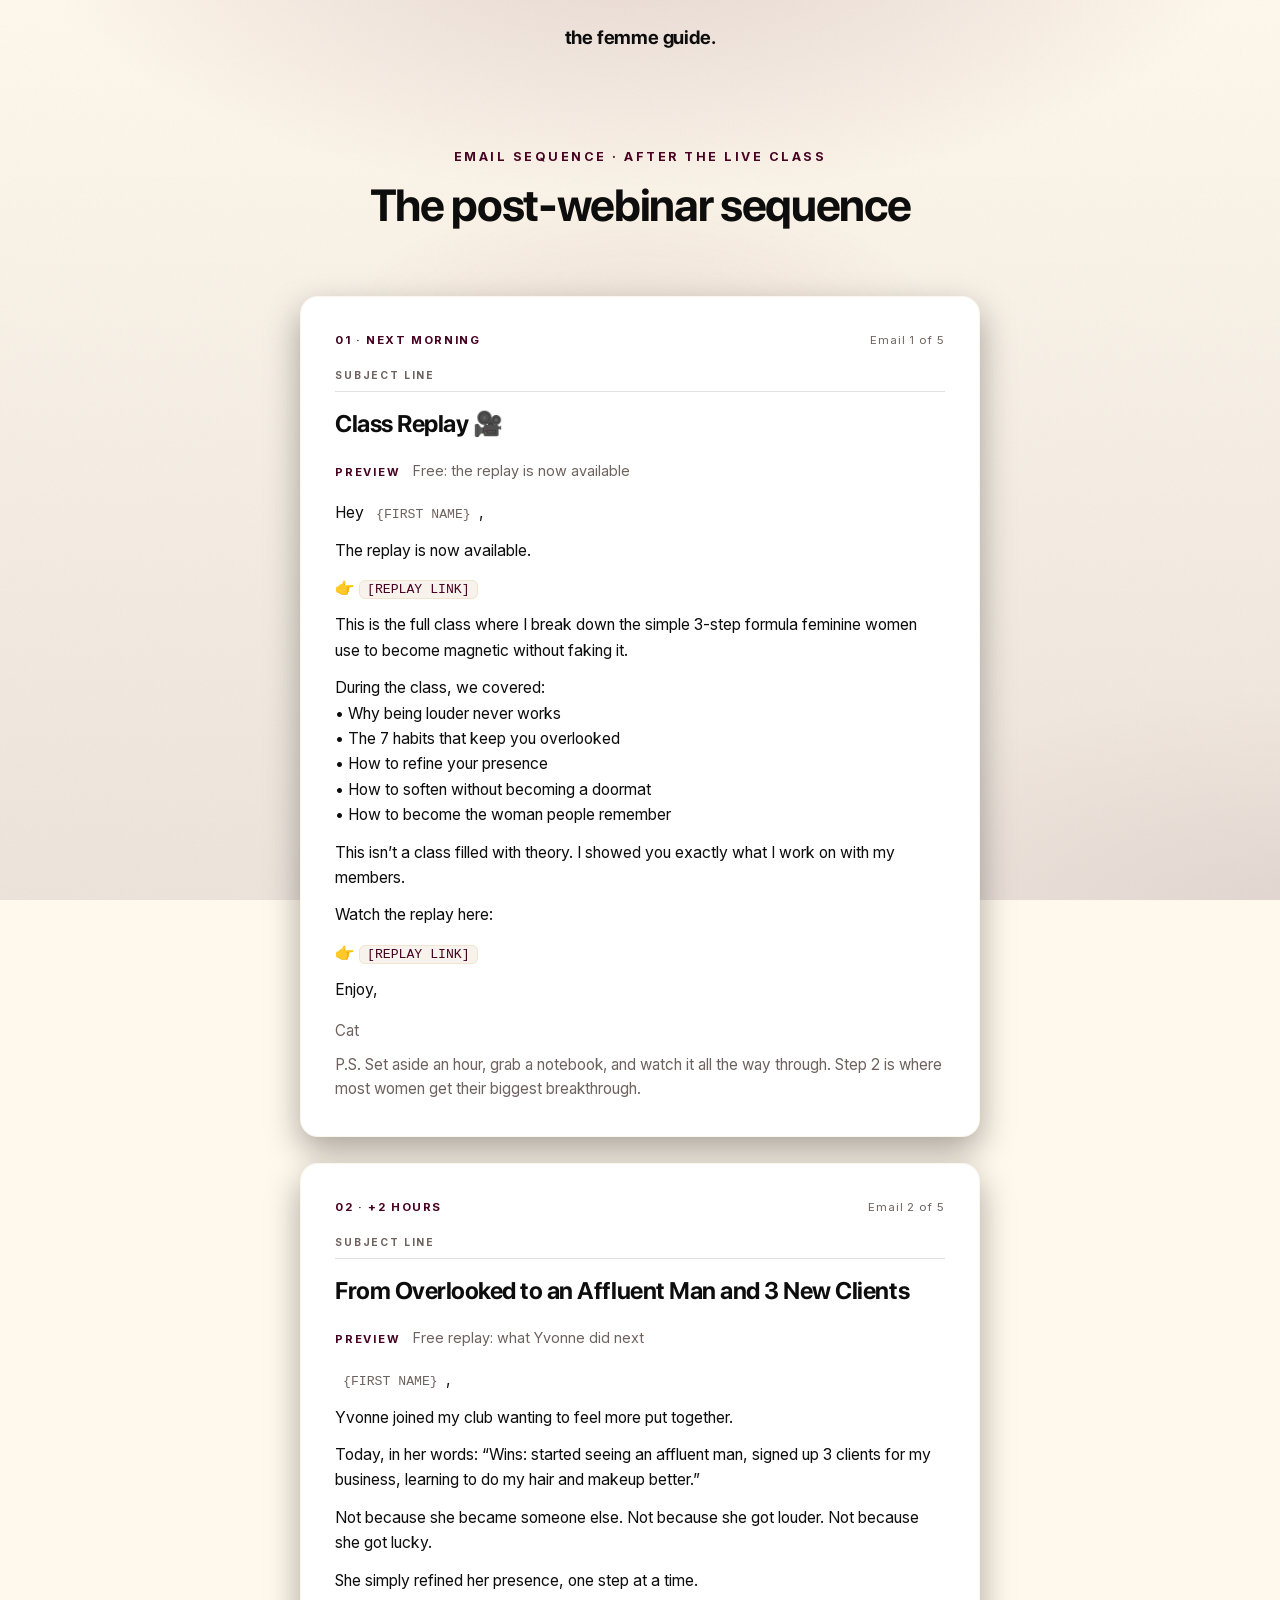
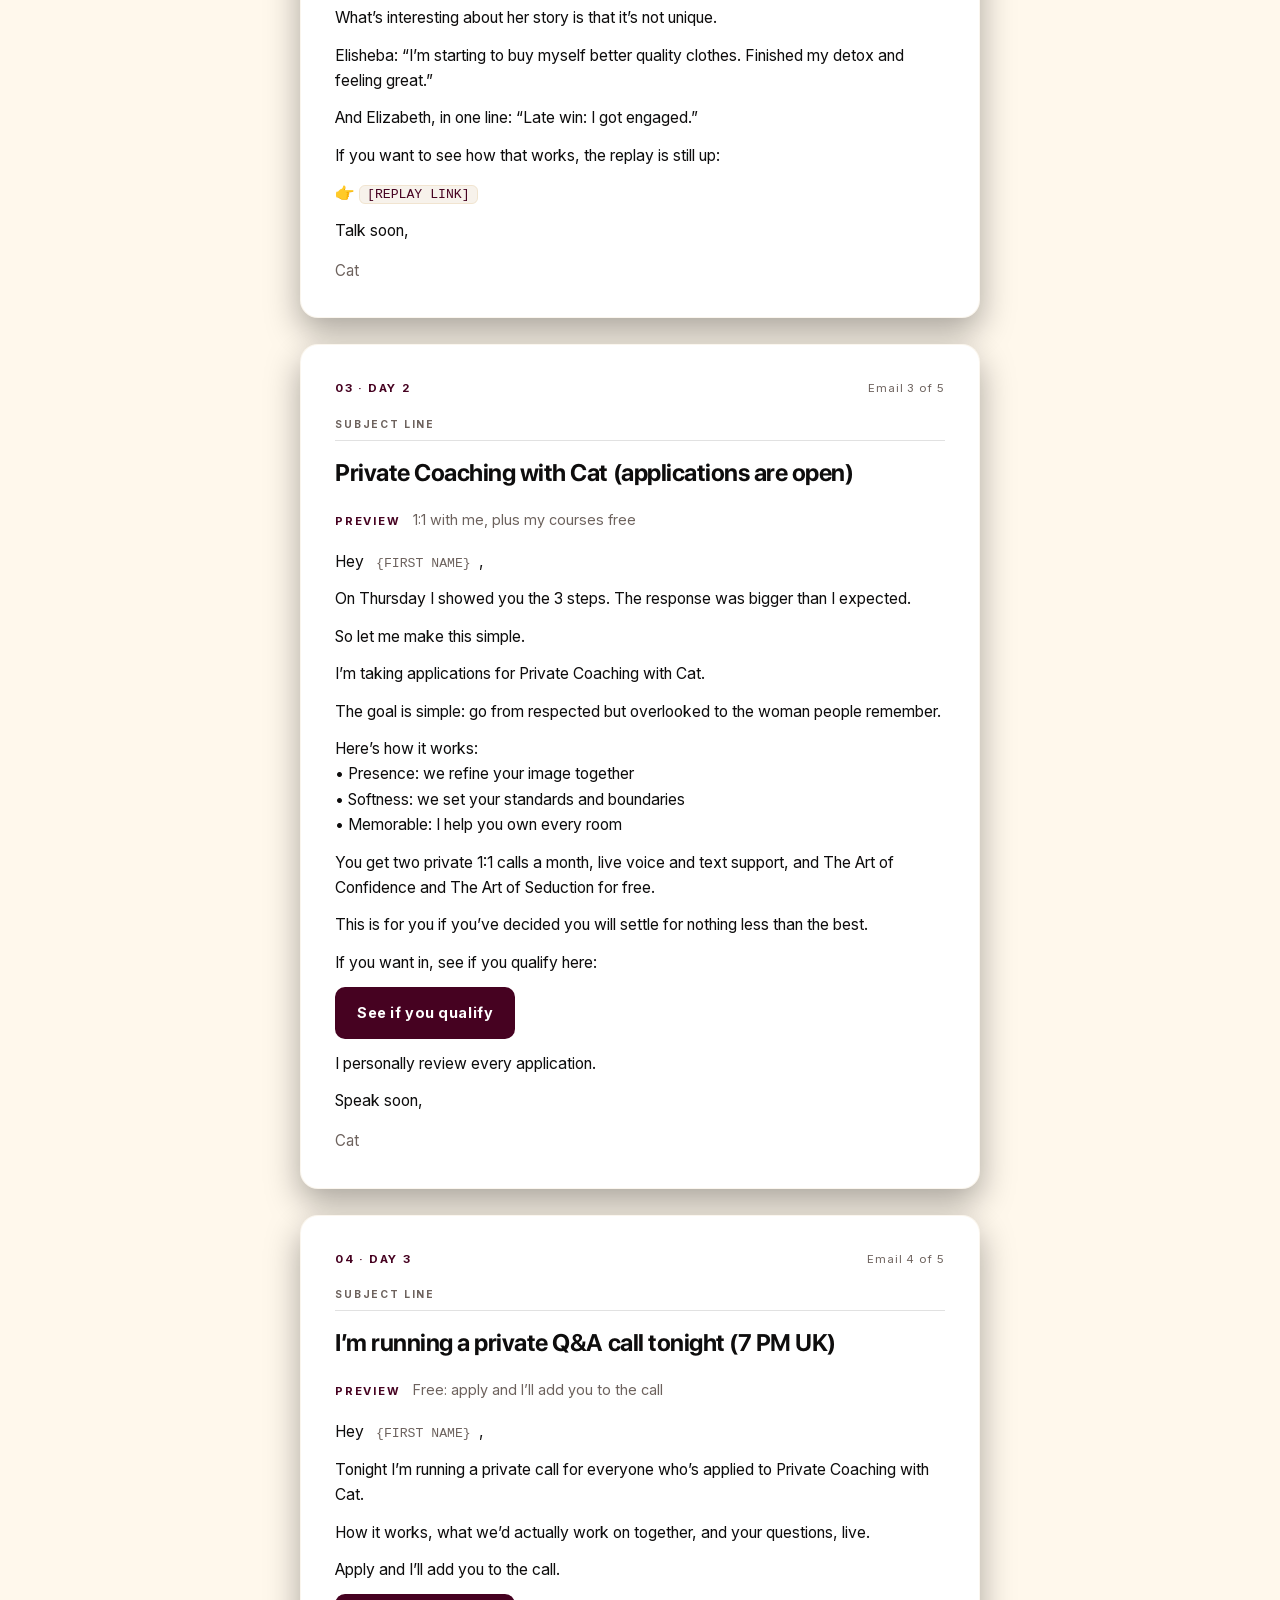
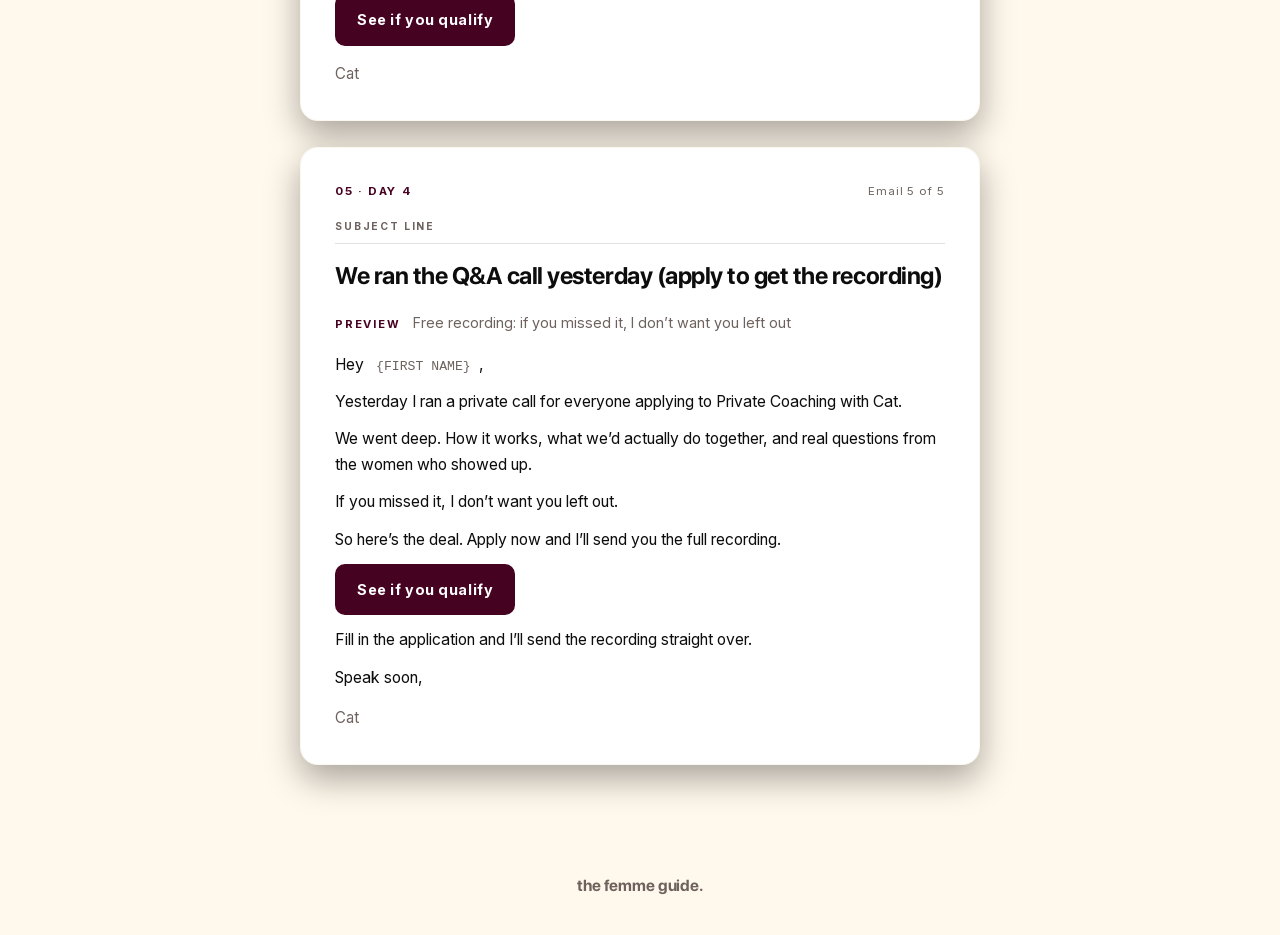
==== post-webinar/index.html @ 621486b4 "Cat Shanu webinar funnel pitch Co-Authored-By: Claude Opus 5.5 <noreply@anthropic.com>" ====
<!doctype html>
<html lang="en">
<head>
  <meta charset="utf-8" />
  <meta name="viewport" content="width=device-width, initial-scale=1" />
  <title>Post-webinar emails · Cat Shanu</title>
  <meta name="robots" content="noindex" />
  <script>document.documentElement.className += " js";</script>
  <link rel="icon" href="../assets/img/favicon.png" type="image/png" />
  <link rel="apple-touch-icon" href="../assets/img/apple-touch-icon.png" />
  <link rel="stylesheet" href="../assets/vendor/lenis.css" />
  <link rel="stylesheet" href="../assets/vsl.css" />
  <link rel="stylesheet" href="../assets/emails.css" />
  <link rel="stylesheet" href="../assets/brand.css" />
<script data-topfix>try{if("scrollRestoration" in history)history.scrollRestoration="manual"}catch(e){}addEventListener("load",function(){if(!location.hash){scrollTo(0,0);setTimeout(function(){scrollTo(0,0)},50)}});</script>
</head>
<body>
  <header class="brandbar"><div class="brand"><span class="brand__word">the femme guide.</span></div></header>
  <main class="page">
    <section class="seq">
      <div class="seq__glow" aria-hidden="true"></div>
      <div class="container">
        <header class="seq__intro">
          <p class="seq__eyebrow reveal">Email sequence · After the live class</p>
          <h1 class="seq__title reveal" style="--i:1">The post-webinar sequence</h1>
        </header>
        <div class="seq__list">
          <article class="email reveal">
            <div class="email__head"><span class="email__tag">01 · Next morning</span><span class="email__count">Email 1 of 5</span></div>
            <span class="email__sl-label">Subject line</span>
            <h2 class="email__subject">Class Replay &#127909;</h2>
            <p class="email__pv"><b>Preview</b> Free: the replay is now available</p>
            <div class="email__body"><p>Hey <span class="tok-merge">{FIRST NAME}</span>,</p><p>The replay is now available.</p><p>&#128073; <span class="tok-link">[REPLAY LINK]</span></p><p>This is the full class where I break down the simple 3-step formula feminine women use to become magnetic without faking it.</p><p>During the class, we covered:<br>&bull; Why being louder never works<br>&bull; The 7 habits that keep you overlooked<br>&bull; How to refine your presence<br>&bull; How to soften without becoming a doormat<br>&bull; How to become the woman people remember</p><p>This isn&rsquo;t a class filled with theory. I showed you exactly what I work on with my members.</p><p>Watch the replay here:</p><p>&#128073; <span class="tok-link">[REPLAY LINK]</span></p><p>Enjoy,</p></div>
            <p class="email__sign">Cat</p><p class="ps">P.S. Set aside an hour, grab a notebook, and watch it all the way through. Step 2 is where most women get their biggest breakthrough.</p>
          </article>
          <article class="email reveal">
            <div class="email__head"><span class="email__tag">02 · +2 hours</span><span class="email__count">Email 2 of 5</span></div>
            <span class="email__sl-label">Subject line</span>
            <h2 class="email__subject">From Overlooked to an Affluent Man and 3 New Clients</h2>
            <p class="email__pv"><b>Preview</b> Free replay: what Yvonne did next</p>
            <div class="email__body"><p><span class="tok-merge">{FIRST NAME}</span>,</p><p>Yvonne joined my club wanting to feel more put together.</p><p>Today, in her words: &ldquo;Wins: started seeing an affluent man, signed up 3 clients for my business, learning to do my hair and makeup better.&rdquo;</p><p>Not because she became someone else. Not because she got louder. Not because she got lucky.</p><p>She simply refined her presence, one step at a time.</p><p>What&rsquo;s interesting about her story is that it&rsquo;s not unique.</p><p>Elisheba: &ldquo;I&rsquo;m starting to buy myself better quality clothes. Finished my detox and feeling great.&rdquo;</p><p>And Elizabeth, in one line: &ldquo;Late win: I got engaged.&rdquo;</p><p>If you want to see how that works, the replay is still up:</p><p>&#128073; <span class="tok-link">[REPLAY LINK]</span></p><p>Talk soon,</p></div>
            <p class="email__sign">Cat</p>
          </article>
          <article class="email reveal">
            <div class="email__head"><span class="email__tag">03 · Day 2</span><span class="email__count">Email 3 of 5</span></div>
            <span class="email__sl-label">Subject line</span>
            <h2 class="email__subject">Private Coaching with Cat (applications are open)</h2>
            <p class="email__pv"><b>Preview</b> 1:1 with me, plus my courses free</p>
            <div class="email__body"><p>Hey <span class="tok-merge">{FIRST NAME}</span>,</p><p>On Thursday I showed you the 3 steps. The response was bigger than I expected.</p><p>So let me make this simple.</p><p>I&rsquo;m taking applications for Private Coaching with Cat.</p><p>The goal is simple: go from respected but overlooked to the woman people remember.</p><p>Here&rsquo;s how it works:<br>&bull; Presence: we refine your image together<br>&bull; Softness: we set your standards and boundaries<br>&bull; Memorable: I help you own every room</p><p>You get two private 1:1 calls a month, live voice and text support, and The Art of Confidence and The Art of Seduction for free.</p><p>This is for you if you&rsquo;ve decided you will settle for nothing less than the best.</p><p>If you want in, see if you qualify here:</p><p class="asset"><a class="asset__btn" href="#" onclick="return false">See if you qualify</a></p><p>I personally review every application.</p><p>Speak soon,</p></div>
            <p class="email__sign">Cat</p>
          </article>
          <article class="email reveal">
            <div class="email__head"><span class="email__tag">04 · Day 3</span><span class="email__count">Email 4 of 5</span></div>
            <span class="email__sl-label">Subject line</span>
            <h2 class="email__subject">I&rsquo;m running a private Q&amp;A call tonight (7 PM UK)</h2>
            <p class="email__pv"><b>Preview</b> Free: apply and I&rsquo;ll add you to the call</p>
            <div class="email__body"><p>Hey <span class="tok-merge">{FIRST NAME}</span>,</p><p>Tonight I&rsquo;m running a private call for everyone who&rsquo;s applied to Private Coaching with Cat.</p><p>How it works, what we&rsquo;d actually work on together, and your questions, live.</p><p>Apply and I&rsquo;ll add you to the call.</p><p class="asset"><a class="asset__btn" href="#" onclick="return false">See if you qualify</a></p></div>
            <p class="email__sign">Cat</p>
          </article>
          <article class="email reveal">
            <div class="email__head"><span class="email__tag">05 · Day 4</span><span class="email__count">Email 5 of 5</span></div>
            <span class="email__sl-label">Subject line</span>
            <h2 class="email__subject">We ran the Q&amp;A call yesterday (apply to get the recording)</h2>
            <p class="email__pv"><b>Preview</b> Free recording: if you missed it, I don&rsquo;t want you left out</p>
            <div class="email__body"><p>Hey <span class="tok-merge">{FIRST NAME}</span>,</p><p>Yesterday I ran a private call for everyone applying to Private Coaching with Cat.</p><p>We went deep. How it works, what we&rsquo;d actually do together, and real questions from the women who showed up.</p><p>If you missed it, I don&rsquo;t want you left out.</p><p>So here&rsquo;s the deal. Apply now and I&rsquo;ll send you the full recording.</p><p class="asset"><a class="asset__btn" href="#" onclick="return false">See if you qualify</a></p><p>Fill in the application and I&rsquo;ll send the recording straight over.</p><p>Speak soon,</p></div>
            <p class="email__sign">Cat</p>
          </article>
        </div>
      </div>
    </section>
  </main>
  <footer class="brandfoot"><div class="brand"><span class="brand__word">the femme guide.</span></div></footer>
  <script src="../assets/vendor/lenis.min.js"></script>
  <script src="../assets/vsl.js"></script>
</body>
</html>
---- assets/vendor/lenis.css ----
html.lenis,html.lenis body{height:auto}.lenis.lenis-smooth{scroll-behavior:auto!important}.lenis.lenis-smooth [data-lenis-prevent]{overscroll-behavior:contain}.lenis.lenis-stopped{overflow:hidden}.lenis.lenis-smooth iframe{pointer-events:none}
---- assets/vsl.css ----
/* =========================================================================
   Revenue & Identity · funnel base (system B) · shared by vsl/, thank-you/,
   offer/ and the specimen doc pages. Tokens live in assets/brand.css.
   Canvas: one continuous page-level gradient (no section seams), a low red
   bloom behind the hero, fine grain.
   ========================================================================= */
* { margin: 0; padding: 0; box-sizing: border-box; }
html { min-height: 100%; background: var(--bg); }
body { min-height: 100svh; background: transparent; color: var(--ink); -webkit-font-smoothing: antialiased; font-size: 17px; line-height: 1.6; }
body::before {
  content: ""; position: fixed; inset: 0; z-index: -2; pointer-events: none;
  background:
    radial-gradient(80% 55% at 50% -12%, rgba(70,2,33, 0.16), transparent 62%),
    radial-gradient(60% 40% at 100% 100%, rgba(70,2,33, 0.06), transparent 60%),
    linear-gradient(180deg, var(--bg) 0%, var(--bg-2) 100%);
}
body::after {
  content: ""; position: fixed; inset: 0; z-index: -1; pointer-events: none; opacity: 0.05;
  background-image: url("data:image/svg+xml,%3Csvg xmlns='http://www.w3.org/2000/svg' width='140' height='140'%3E%3Cfilter id='n'%3E%3CfeTurbulence type='fractalNoise' baseFrequency='0.8' numOctaves='2' stitchTiles='stitch'/%3E%3C/filter%3E%3Crect width='100%25' height='100%25' filter='url(%23n)'/%3E%3C/svg%3E");
  background-size: 140px 140px;
}
img { display: block; }
a { color: inherit; }
.container { width: 100%; max-width: 1080px; margin-inline: auto; padding-inline: var(--gutter); }

/* ------------------------------- Reveal --------------------------------- */
html.js .reveal { opacity: 0; transform: translateY(22px); transition: opacity 0.7s var(--ease), transform 0.7s var(--ease); transition-delay: calc(var(--i, 0) * 80ms); }
html.js .reveal.is-in { opacity: 1; transform: none; }
html.js .reveal--pop { transform: translateY(18px) scale(0.97); }
.reveal--mask { overflow: hidden; }
@media (prefers-reduced-motion: reduce) { .reveal { opacity: 1; transform: none; transition: none; } }

/* ------------------------------- Type ----------------------------------- */
.eyebrow { font-family: var(--sans); font-size: 0.74rem; font-weight: 700; letter-spacing: 0.22em; text-transform: uppercase; color: var(--accent-text); margin: 0 0 18px; }
.h2 { font-family: var(--display); font-weight: 500; font-size: clamp(1.9rem, 4.2vw, 2.9rem); line-height: 1.1; letter-spacing: -0.015em; color: var(--ink); text-wrap: balance; }
.h2 em { font-style: italic; color: var(--accent-text); }
.lede { font-size: clamp(1.02rem, 1.6vw, 1.15rem); color: var(--muted); max-width: 600px; margin: 18px auto 0; }
.sec { padding: clamp(64px, 11vh, 120px) 0; }
.sec__head { text-align: center; margin-bottom: clamp(40px, 7vh, 64px); }

/* -------------------------------- Hero ---------------------------------- */
.hero { text-align: center; max-width: 980px; margin-inline: auto; padding: clamp(52px, 10vh, 112px) var(--gutter) 0; }
.hero__eyebrow { animation: up 0.9s var(--ease) both; }
.hero__title { font-family: var(--display); font-weight: 500; font-size: clamp(2.1rem, 4.6vw, 3.55rem); line-height: 1.1; letter-spacing: -0.02em; color: var(--ink); text-wrap: balance; animation: up 0.9s var(--ease) 0.06s both; }
.hero__title em { font-style: italic; color: var(--accent-text); }
.hero__title .dim { display: block; margin-top: 10px; font-family: var(--sans); font-weight: 500; font-size: 0.42em; letter-spacing: 0; line-height: 1.4; color: var(--muted); }
.hero__sub { font-size: clamp(1.02rem, 1.8vw, 1.18rem); color: var(--muted); margin: 22px auto 0; max-width: 560px; animation: up 0.9s var(--ease) 0.14s both; }
@keyframes up { from { opacity: 0; transform: translateY(16px); } to { opacity: 1; transform: none; } }
@media (prefers-reduced-motion: reduce) { .hero__eyebrow, .hero__title, .hero__sub { animation: none; } }

/* ------------------------------- Video ---------------------------------- */
.video { margin: clamp(36px, 6vh, 56px) auto 0; max-width: 820px; width: 100%; padding-inline: var(--gutter); }
.video__frame { position: relative; display: block; width: 100%; aspect-ratio: 16 / 9; border-radius: 18px; overflow: hidden; background: #000;
  border: 1px solid var(--hair); box-shadow: 0 40px 90px -30px rgba(0, 0, 0, 0.8), 0 0 0 1px rgba(70,2,33, 0.08); }
.video__frame img { position: absolute; inset: 0; width: 100%; height: 100%; object-fit: cover; transition: transform 0.8s var(--ease); }
.video__frame:hover img { transform: scale(1.025); }
.video__scrim { position: absolute; inset: 0; background: radial-gradient(60% 60% at 50% 50%, rgba(0, 0, 0, 0.05), rgba(0, 0, 0, 0.45)); }
.play { position: absolute; top: 50%; left: 50%; width: 84px; height: 84px; border-radius: 50%; transform: translate(-50%, -50%);
  background: var(--accent); box-shadow: 0 16px 40px -8px rgba(70,2,33, 0.6); transition: transform 0.3s var(--ease); }
.play::before { content: ""; position: absolute; top: 50%; left: 54%; transform: translate(-50%, -50%); border-style: solid; border-width: 13px 0 13px 21px; border-color: transparent transparent transparent var(--accent-ink); }
.video__frame:hover .play { transform: translate(-50%, -50%) scale(1.06); }
.video__bar { position: absolute; left: 0; right: 0; bottom: 0; height: 4px; background: rgba(244, 237, 228, 0.18); }
.video__bar span { display: block; height: 100%; width: 0; background: var(--accent); }

/* ------------------------------ Buttons --------------------------------- */
.cta { text-align: center; margin-top: clamp(30px, 5vh, 44px); padding-inline: var(--gutter); }
.btn-apply { display: inline-flex; align-items: center; justify-content: center; gap: 10px; min-height: 58px; padding: 18px 42px; border: 0; border-radius: 999px;
  background: var(--accent); color: var(--accent-ink); font-family: var(--sans); font-size: 1.08rem; font-weight: 700; letter-spacing: 0.01em; cursor: pointer; text-decoration: none;
  position: relative; overflow: hidden; box-shadow: 0 18px 40px -14px rgba(70,2,33, 0.7); transition: transform 0.25s var(--ease), box-shadow 0.25s var(--ease); }
.btn-apply::after { content: ""; position: absolute; inset: 0; transform: translateX(-120%); background: linear-gradient(120deg, transparent, rgba(255, 247, 242, 0.25), transparent); transition: transform 0.7s var(--ease); }
.btn-apply:hover { transform: translateY(-2px); box-shadow: 0 24px 50px -14px rgba(70,2,33, 0.85); }
.btn-apply:hover::after { transform: translateX(120%); }
.btn-apply:active { transform: scale(0.98); }
.btn-apply .arr { width: 8px; height: 8px; border-right: 2px solid currentColor; border-bottom: 2px solid currentColor; transform: rotate(-45deg); display: inline-block; }

/* -------------------------- Video case cards ---------------------------- */
.grid2 { display: grid; grid-template-columns: repeat(2, 1fr); gap: clamp(18px, 2.6vw, 30px); max-width: 940px; margin-inline: auto; }
.ccard { display: block; text-align: center; padding: 12px; border-radius: 20px; background: var(--surface); border: 1px solid var(--hair-soft); transition: transform 0.4s var(--ease), border-color 0.4s var(--ease); }
.ccard:hover { transform: translateY(-4px); border-color: rgba(70,2,33, 0.3); }
.ccard__thumb { position: relative; display: block; border-radius: 14px; overflow: hidden; aspect-ratio: 16 / 9; background: #000; }
.ccard__thumb img { width: 100%; height: 100%; object-fit: cover; transition: transform 0.6s var(--ease); }
.ccard:hover .ccard__thumb img { transform: scale(1.04); }
.ccard__play { position: absolute; top: 50%; left: 50%; width: 54px; height: 54px; border-radius: 50%; transform: translate(-50%, -50%); background: rgba(13, 11, 11, 0.55); border: 1px solid rgba(244, 237, 228, 0.35); backdrop-filter: blur(6px); }
.ccard__play::before { content: ""; position: absolute; top: 50%; left: 54%; transform: translate(-50%, -50%); border-style: solid; border-width: 8px 0 8px 13px; border-color: transparent transparent transparent var(--ink); }
.ccard:hover .ccard__play { background: var(--accent); border-color: var(--accent); }
.ccard__name { display: block; margin: 16px 0 4px; font-size: 0.72rem; font-weight: 700; letter-spacing: 0.18em; text-transform: uppercase; color: var(--accent-text); }
.ccard__cap { display: block; padding: 0 10px 8px; font-size: 1.02rem; font-weight: 500; line-height: 1.4; color: var(--ink); }
.ccard--hero { max-width: 820px; margin-inline: auto; }

.swapcard { max-width: 940px; margin: 0 auto; padding: clamp(36px, 6vw, 56px) 24px; border: 1px dashed rgba(244, 237, 228, 0.22); border-radius: 20px; text-align: center; color: var(--muted); font-size: 0.98rem; }
.swapcard b { display: block; margin-bottom: 8px; color: var(--ink); font-family: var(--display); font-weight: 500; font-size: 1.35rem; }

/* ------------------------------ Proof grid ------------------------------ */
.proof { display: grid; grid-template-columns: repeat(4, 1fr); gap: clamp(10px, 1.6vw, 18px); max-width: 1000px; margin: 0 auto; }
.proof figure { aspect-ratio: 3 / 4; border-radius: 14px; overflow: hidden; background: var(--surface); border: 1px solid var(--hair-soft); }
.proof img { width: 100%; height: 100%; object-fit: cover; transition: transform 0.6s var(--ease); }
.proof figure:hover img { transform: scale(1.04); }

/* ------------------------------- Pillars -------------------------------- */
.pillars { display: grid; grid-template-columns: repeat(3, 1fr); gap: clamp(16px, 2vw, 24px); max-width: 1040px; margin: 0 auto; }
.pillar { padding: 32px 28px 34px; border-radius: 20px; background: linear-gradient(180deg, var(--surface-2), var(--surface)); border: 1px solid var(--hair-soft); text-align: left; transition: transform 0.4s var(--ease), border-color 0.4s var(--ease); }
.pillar:hover { transform: translateY(-4px); border-color: rgba(70,2,33, 0.28); }
.pillar__n { font-family: var(--display); font-style: italic; font-weight: 500; font-size: 2.3rem; line-height: 1; color: var(--accent-text); }
.pillar__t { margin: 20px 0 10px; font-family: var(--display); font-weight: 500; font-size: 1.5rem; line-height: 1.15; color: var(--ink); }
.pillar__d { color: var(--muted); font-size: 1rem; line-height: 1.6; }

/* ------------------------------ Guarantee ------------------------------- */
.promise { max-width: 760px; margin: 0 auto; text-align: center; padding: clamp(36px, 6vw, 56px) clamp(24px, 5vw, 56px); border-radius: 24px;
  background: radial-gradient(120% 120% at 50% 0%, rgba(70,2,33, 0.14), transparent 60%), var(--surface); border: 1px solid var(--hair); }
.promise p { color: var(--muted); margin-top: 16px; }

/* --------------------- Application popup (Typeform-style) --------------- */
.apply { position: fixed; inset: 0; z-index: 500; display: flex; align-items: center; justify-content: center; padding: 20px;
  background: rgba(8, 6, 6, 0.86); backdrop-filter: blur(10px); opacity: 0; visibility: hidden; transition: opacity 0.35s var(--ease), visibility 0.35s; }
.apply.open { opacity: 1; visibility: visible; }
.apply__card { position: relative; width: 100%; max-width: 640px; min-height: 420px; padding: clamp(28px, 5vw, 52px); border-radius: 22px; background: var(--surface); border: 1px solid var(--hair);
  box-shadow: 0 40px 100px -30px rgba(0, 0, 0, 0.9); transform: translateY(16px) scale(0.98); transition: transform 0.45s var(--ease); display: flex; flex-direction: column; }
.apply.open .apply__card { transform: none; }
.apply__close { position: absolute; top: 12px; right: 12px; width: 46px; height: 46px; border-radius: 50%; border: 1px solid rgba(244, 237, 228, 0.3); background: var(--surface-2); color: var(--ink); font-size: 1.5rem; line-height: 1; cursor: pointer; transition: background 0.2s, transform 0.3s var(--ease); }
.apply__close:hover { background: var(--accent); border-color: var(--accent); transform: rotate(90deg); }
.apply__progress { height: 3px; border-radius: 3px; background: var(--hair); overflow: hidden; margin: 6px 48px 30px 0; }
.apply__progress span { display: block; height: 100%; width: 0; background: var(--accent); transition: width 0.5s var(--ease); }
.q { display: none; flex-direction: column; flex: 1; }
.q.on { display: flex; animation: qin 0.5s var(--ease) both; }
@keyframes qin { from { opacity: 0; transform: translateY(14px); } to { opacity: 1; transform: none; } }
.q__count { font-size: 0.78rem; font-weight: 700; letter-spacing: 0.16em; text-transform: uppercase; color: var(--accent-text); margin-bottom: 14px; }
.q__title { font-family: var(--display); font-weight: 500; font-size: clamp(1.45rem, 3.4vw, 1.95rem); line-height: 1.2; color: var(--ink); margin-bottom: 24px; }
.q__input { width: 100%; min-height: 52px; padding: 10px 2px; border: 0; border-bottom: 2px solid rgba(244, 237, 228, 0.25); background: transparent; color: var(--ink); font-family: var(--sans); font-size: 1.25rem; outline: none; transition: border-color 0.2s; }
.q__input:focus { border-color: var(--accent-text); }
.q__input::placeholder { color: rgba(179, 168, 156, 0.6); }
.q__opts { display: grid; gap: 10px; }
.q__opt { display: flex; align-items: center; gap: 12px; min-height: 52px; padding: 12px 16px; border-radius: 12px; border: 1px solid var(--hair); background: var(--surface-2); color: var(--ink); font-family: var(--sans); font-size: 1rem; text-align: left; cursor: pointer; transition: border-color 0.2s, background 0.2s; }
.q__opt:hover { border-color: rgba(70,2,33, 0.5); }
.q__opt.sel { border-color: var(--accent-text); background: var(--accent-soft); }
.q__opt kbd { flex: none; width: 26px; height: 26px; display: grid; place-items: center; border-radius: 6px; border: 1px solid var(--hair); font-family: var(--sans); font-size: 0.78rem; color: var(--muted); }
.q__foot { display: flex; align-items: center; gap: 14px; margin-top: auto; padding-top: 26px; }
.q__ok { min-height: 48px; padding: 12px 24px; border: 0; border-radius: 999px; background: var(--accent); color: var(--accent-ink); font-family: var(--sans); font-weight: 700; font-size: 1rem; cursor: pointer; }
.q__hint { font-size: 0.82rem; color: var(--muted); }
.q__hint b { color: var(--ink); }
/* booking step */
.book__days { display: grid; grid-template-columns: repeat(3, 1fr); gap: 10px; margin-bottom: 16px; }
.book__day { min-height: 64px; border-radius: 12px; border: 1px solid var(--hair); background: var(--surface-2); color: var(--ink); font-family: var(--sans); cursor: pointer; }
.book__day small { display: block; color: var(--muted); font-size: 0.74rem; letter-spacing: 0.1em; text-transform: uppercase; }
.book__day b { font-size: 1.15rem; }
.book__day.sel { border-color: var(--accent-text); background: var(--accent-soft); }
.book__slots { display: grid; grid-template-columns: repeat(3, 1fr); gap: 10px; }
.book__slot { min-height: 48px; border-radius: 10px; border: 1px solid rgba(70,2,33, 0.45); background: transparent; color: var(--ink); font-family: var(--sans); font-weight: 700; cursor: pointer; transition: background 0.2s; }
.book__slot:hover { background: var(--accent); border-color: var(--accent); color: var(--accent-ink); }
.book__tz { margin-top: 14px; font-size: 0.82rem; color: var(--muted); }

/* ------------------------------ Thank-you ------------------------------- */
.ty-step { padding: clamp(48px, 8vh, 88px) 0 0; }
.ty-step__label { text-align: center; font-size: 0.74rem; font-weight: 700; letter-spacing: 0.22em; text-transform: uppercase; color: var(--accent-text); margin-bottom: 14px; }
.ty-step__title { text-align: center; font-family: var(--display); font-weight: 500; font-size: clamp(1.7rem, 3.6vw, 2.4rem); line-height: 1.15; color: var(--ink); margin-bottom: clamp(30px, 5vh, 48px); }
.ty__signoff { text-align: center; font-family: var(--display); font-style: italic; font-weight: 500; font-size: clamp(1.6rem, 3.4vw, 2.2rem); color: var(--ink); padding: clamp(64px, 10vh, 110px) 0 clamp(40px, 6vh, 64px); }

@media (max-width: 860px) {
  .pillars { grid-template-columns: 1fr; max-width: 560px; }
  .proof { grid-template-columns: repeat(2, 1fr); }
}
@media (max-width: 640px) {
  .hero__title { font-size: 1.85rem; line-height: 1.14; }
  .hero__title .dim { font-size: 0.55em; }
  .grid2 { grid-template-columns: 1fr; }
  .play { width: 64px; height: 64px; }
  .book__days, .book__slots { grid-template-columns: repeat(3, 1fr); }
  .apply__card { min-height: 0; }
}

/* ---- mobile hardening (references/mobile.md) ---- */
img, svg, video, canvas, iframe { max-width: 100%; height: auto; }
p, li, td, th, blockquote, figcaption, h1, h2, h3, h4, h5, h6 { overflow-wrap: anywhere; }
table, pre { display: block; max-width: 100%; overflow-x: auto; }
@media (max-width: 420px) { .tok-merge, .tok-link, code { white-space: normal; } }

/* screenshot mode (?static=1): final states, no motion */
html.static *, html.static *::before, html.static *::after { animation: none !important; transition: none !important; }

/* opt-in gate + "playing" state of the sample video */
.optin__card { min-height: 0; max-width: 520px; }
.optin__form { display: flex; flex-direction: column; }
.video__frame.is-playing .play { opacity: 0; transform: translate(-50%, -50%) scale(0.8); transition: opacity .3s, transform .3s; }
.video__frame.is-playing .video__scrim { background: transparent; }
.video__frame.is-playing .video__bar span { width: 100%; transition: width 840s linear; }

/* pulsing glow on the main buttons, like the pulse-glow keyframes on the reference pages */
@keyframes ctaPulse { 0%, 100% { box-shadow: 0 14px 40px -12px rgba(70,2,33, 0.55), 0 0 0 0 rgba(70,2,33, 0.45); } 50% { box-shadow: 0 18px 54px -10px rgba(70,2,33, 0.9), 0 0 0 12px rgba(70,2,33, 0); } }
@keyframes playPulse { 0% { box-shadow: 0 0 0 0 rgba(70,2,33, 0.55); } 70%, 100% { box-shadow: 0 0 0 26px rgba(70,2,33, 0); } }
.btn-apply, .q__ok { animation: ctaPulse 2.4s ease-in-out infinite; }
.video__frame .play { animation: playPulse 2s ease-out infinite; border-radius: 50%; }
@media (prefers-reduced-motion: reduce) { .btn-apply, .q__ok, .video__frame .play, .st6__eyebrow, .hero__eyebrow { animation: none; } }

/* soft glow on the audience line above the headline */
@keyframes browGlow { 0%, 100% { text-shadow: 0 0 6px rgba(70,2,33, 0.25); } 50% { text-shadow: 0 0 18px rgba(70,2,33, 0.95), 0 0 34px rgba(70,2,33, 0.45); } }
.st6__eyebrow, .hero__eyebrow { animation: browGlow 2.6s ease-in-out infinite; }
@media (prefers-reduced-motion: reduce) { .st6__eyebrow, .hero__eyebrow { animation: none; } }
---- assets/emails.css ----
/* =========================================================================
   Opted-In email sequence, deliverable page.
   Background canvas, .container and .reveal base come from ../vsl/vsl.css.
   ========================================================================= */
.seq {
  position: relative;
  overflow: hidden; /* contain the glow */
  padding: clamp(52px, 8vh, 104px) 0 clamp(48px, 8vh, 96px);
}
.seq .container { position: relative; z-index: 1; max-width: 760px; }

.seq__glow {
  position: absolute; top: clamp(0px, 3vw, 50px); left: 50%; transform: translateX(-50%);
  width: min(900px, 116vw); height: 480px; z-index: 0; pointer-events: none;
  background: radial-gradient(50% 50% at 50% 50%, rgba(138, 92, 62, 0.10), rgba(138, 92, 62, 0) 70%);
}
@media (prefers-reduced-motion: no-preference) {
  .seq__glow { animation: seqBreathe 9s var(--ease) infinite alternate; will-change: transform, opacity; }
}
@keyframes seqBreathe {
  from { opacity: 0.72; transform: translateX(-50%) scale(0.95); }
  to   { opacity: 1;    transform: translateX(-50%) scale(1.08); }
}

/* --- intro --- */
.seq__intro { text-align: center; max-width: 660px; margin: 0 auto clamp(40px, 6vw, 66px); }
.seq__eyebrow { margin: 0 0 14px; font-family: var(--sans); font-size: 0.78rem; font-weight: 700;
  letter-spacing: 0.2em; text-transform: uppercase; color: var(--accent-text); }
.seq__title { margin: 0 0 16px; font-family: var(--display); font-weight: 500;
  font-size: clamp(1.9rem, 1.2rem + 2.6vw, 2.8rem); line-height: 1.08; letter-spacing: -0.02em;
  color: var(--ink); text-wrap: balance; }
.seq__sub { margin: 0; font-family: var(--sans); font-size: 1.02rem; line-height: 1.5; color: var(--muted); }

/* --- sequence list --- */
.seq__list { display: flex; flex-direction: column; gap: clamp(18px, 2.4vw, 26px); }

/* --- email card --- */
.email {
  position: relative;
  background: #ffffff; box-shadow: 0 20px 40px -32px rgba(43,34,28,.35);
  border: 1px solid rgba(227, 199, 149, 0.16);
  border-radius: 18px;
  padding: clamp(22px, 3vw, 34px);
  box-shadow: 0 14px 34px rgba(0, 0, 0, 0.34);
}
.email__head { display: flex; align-items: center; justify-content: space-between; gap: 16px; margin-bottom: 18px; }
.email__tag { font-family: var(--sans); font-size: 0.72rem; font-weight: 700; letter-spacing: 0.14em; text-transform: uppercase; color: var(--accent-text); }
.email__count { font-family: var(--sans); font-size: 0.72rem; letter-spacing: 0.08em; color: var(--muted); white-space: nowrap; }
.email__sl-label { display: block; font-family: var(--sans); font-size: 0.64rem; font-weight: 700; letter-spacing: 0.18em; text-transform: uppercase; color: var(--muted); margin-bottom: 8px; }
.email__subject { margin: 0 0 20px; font-family: var(--display); font-weight: 500;
  font-size: clamp(1.15rem, 0.9rem + 0.9vw, 1.5rem); line-height: 1.2; letter-spacing: -0.01em; color: var(--ink); }
.email__subject::before { content: ""; display: block; height: 1px; background: var(--hair); margin: 0 0 18px; }
.email__body p { margin: 0 0 12px; font-family: var(--sans); font-size: 0.98rem; line-height: 1.62; color: var(--ink); }
.email__body p:last-child { margin-bottom: 0; }
.email__sign { margin: 16px 0 0; font-family: var(--sans); font-size: 0.95rem; color: var(--muted); }
.email__ps { margin: 16px 0 0; padding-top: 14px; border-top: 1px solid var(--hair); font-family: var(--sans); font-size: 0.9rem; line-height: 1.55; color: var(--muted); }

/* --- merge tags + links --- */
.tok-link, .tok-merge { font-family: ui-monospace, SFMono-Regular, Menlo, monospace; font-size: 0.84em; border-radius: 6px; padding: 1px 7px; white-space: nowrap; overflow-wrap: anywhere; max-width: 100%; }
.tok-link { color: var(--accent-text); background: rgba(184, 147, 90, 0.12); border: 1px solid rgba(227, 199, 149, 0.32); }
.tok-merge { color: var(--muted); background: rgba(255, 255, 255, 0.05); border: 1px solid rgba(255, 255, 255, 0.08); }

/* --- reveal variants (driven by vsl.js toggling .is-in) --- */
.reveal--mask { opacity: 1; transform: none; overflow: hidden; }
.reveal--mask > * { display: block; transform: translateY(115%); transition: transform 0.72s var(--ease); transition-delay: calc(var(--i, 0) * 70ms); }
.reveal--mask.is-in > * { transform: none; }

@media (max-width: 600px) { .seq .container { max-width: 460px; } }
@media (prefers-reduced-motion: reduce) {
  .seq__glow { animation: none; }
  .reveal--mask > * { transform: none; transition: none; }
}

/* ---- mobile hardening (references/mobile.md) ---- */
img, svg, video, canvas, iframe { max-width: 100%; height: auto; }
p, li, td, th, blockquote, figcaption,
h1, h2, h3, h4, h5, h6 { overflow-wrap: anywhere; }
table, pre { display: block; max-width: 100%; overflow-x: auto; }
@media (max-width: 700px) {
  .tag, [class*="badge"], [class*="pill"] { margin-left: 0; }
}
@media (max-width: 420px) {
  .tok-merge, .tok-link, code { white-space: normal; }
}

.email__pv { margin: 8px 0 18px; font-size: 0.9rem; color: var(--muted); }
.email__pv b { margin-right: 8px; font-size: 0.7rem; font-weight: 700; letter-spacing: 0.16em; text-transform: uppercase; color: var(--accent-text); }
.seq .container { max-width: 760px; }

.email__h1 { font-family: var(--display) !important; font-size: 1.25rem !important; color: var(--ink) !important; line-height: 1.3 !important; margin-bottom: 18px !important; }
.email__body p.li { padding-left: 18px; position: relative; }
.email__body p.li::before { content: ""; position: absolute; left: 2px; top: .7em; width: 6px; height: 6px; border-radius: 50%; background: var(--accent-text); }
.email__body p.quote { padding: 12px 16px; border-left: 2px solid var(--accent-text); background: rgba(196,30,51,.07); border-radius: 0 10px 10px 0; color: var(--ink); font-style: italic; }
.email__body b { color: var(--ink); }
.email__body i { color: var(--ink); }
.ps { margin: 10px 0 0; font-size: .95rem; color: var(--muted); }

/* asset buttons, like Yvonne's "GET THE DIFFERENCE SHEET" */
.asset { margin: 18px 0 6px; }
.asset__btn { display: inline-block; padding: 14px 22px; border-radius: 10px; background: var(--accent-text); color: #fff; font-weight: 700; font-size: .9rem; letter-spacing: .04em; text-decoration: none; }
.asset__btn:hover { filter: brightness(1.08); }
---- assets/brand.css ----
/* Cat Shanu · funnel brand for the email pages
   Her site: cream, black ink, red accent. SF Pro Display Bold headings + Inter text. */
@font-face { font-family: "SFD"; src: url("fonts/sfpro-bold.woff2") format("woff2"); font-weight: 700 900; font-style: normal; font-display: swap; }
@font-face { font-family: "Inter"; src: url("fonts/inter-normal.woff2") format("woff2"); font-weight: 100 900; font-style: normal; font-display: swap; }

:root {
  --bg: #fff8ec;
  --bg-2: #ede4dc;
  --surface: #ffffff;
  --surface-2: #faf6f2;
  --ink: #0e0d0d;
  --muted: #6d625d;
  --hair: rgba(14, 13, 13, 0.12);
  --hair-soft: rgba(14, 13, 13, 0.06);
  --accent: #460221;
  --accent-text: #460221;
  --accent-ink: #ffffff;
  --accent-soft: rgba(70,2,33, 0.10);
  --display: "SFD", "SF Pro Display", -apple-system, "Inter", sans-serif;
  --impact: "SFD", "SF Pro Display", -apple-system, sans-serif;
  --sans: "Inter", -apple-system, BlinkMacSystemFont, "Segoe UI", Roboto, Helvetica, Arial, sans-serif;
  --gutter: clamp(20px, 5vw, 40px);
  --ease: cubic-bezier(0.16, 1, 0.3, 1);
}

body { display: flex; flex-direction: column; font-family: var(--sans); overflow-x: hidden; }
.page { flex: 1 1 auto; min-width: 0; }
::selection { background: var(--accent); color: var(--accent-ink); }

/* -------------------------------- Lockup -------------------------------- */
.brand { display: inline-flex; align-items: center; gap: 12px; }
.brand__word {
  font-family: var(--display);
  font-weight: 700;
  text-transform: lowercase;
  letter-spacing: -0.01em;
  color: var(--ink);
  white-space: nowrap;
  line-height: 1;
}
.brand__word i { font-style: italic; text-transform: none; letter-spacing: 0.02em; color: var(--accent-text); }

/* ------------------------------ The mark -------------------------------- */
.seal { display: block; overflow: visible; }
.seal__arc { fill: none; stroke: var(--ink); stroke-width: 6; stroke-linecap: round; }
.seal__dot { fill: var(--accent-text); }
.seal--animate .seal__arc { stroke-dasharray: 220; stroke-dashoffset: 220; animation: sealDraw 1.1s var(--ease) 0.1s forwards; }
.seal--animate .seal__dot { opacity: 0; transform-box: fill-box; transform-origin: center; animation: sealDot 0.5s var(--ease) 0.9s forwards; }
@keyframes sealDraw { to { stroke-dashoffset: 0; } }
@keyframes sealDot { from { opacity: 0; transform: scale(0.2); } to { opacity: 1; transform: none; } }

/* ------------------------------ Brand bar (specimen docs only) ---------- */
.brandbar { display: flex; justify-content: center; padding: 28px var(--gutter); }
.brandbar .seal { width: 26px; height: 26px; }
.brandbar .brand__word { font-size: 0.9rem; }

/* -------------------------------- Footer --------------------------------
   Branding-only banner: height = 1.5x the lockup, lockup dead centre. */
.brandfoot { --lock: 28px; display: flex; align-items: center; justify-content: center; height: calc(var(--lock) * 1.5 + 56px); padding: 28px var(--gutter); }
.brandfoot .brand { height: var(--lock); }
.brandfoot .seal { width: 22px; height: 22px; }
.brandfoot .seal__arc { stroke: var(--muted); }
.brandfoot .brand__word { font-size: 0.78rem; color: var(--muted); }
.brandfoot .brand__word i { color: var(--muted); }

@media (prefers-reduced-motion: reduce) {
  .seal--animate .seal__arc { animation: none; stroke-dashoffset: 0; }
  .seal--animate .seal__dot { animation: none; opacity: 1; }
}

/* ---- mobile hardening (references/mobile.md) ---- */
*, *::before, *::after { box-sizing: border-box; }
img, svg, video, canvas, iframe { max-width: 100%; height: auto; }
p, li, td, th, blockquote, figcaption,
h1, h2, h3, h4, h5, h6 { overflow-wrap: anywhere; }
table, pre { display: block; max-width: 100%; overflow-x: auto; }
@media (max-width: 700px) {
  .tag, [class*="badge"], [class*="pill"] { margin-left: 0; }
}
@media (max-width: 420px) {
  .tok-merge, .tok-link, code { white-space: normal; }
}

/* one type system across every funnel page: SF Pro Display Bold headings */
h1, h2, h3, .brand__word, .seq__title, .script__title, .email__subject, .sec__title, .ad__title, .ty-step__title, .ccard__cap, .layer__t { font-family: var(--display); font-style: normal; }
.seq__title, .script__title, .ty__title { font-weight: 800; letter-spacing: -.03em; }
.email__subject, .sec__title, .ad__title, .ty-step__title { font-weight: 700; letter-spacing: -.02em; }
em, i.standout, .standout { font-style: normal; }
h1 { font-weight: 800; }
.brandbar .brand__word { font-size: 1.2rem; }
.brandfoot .brand__word { font-size: 1rem; }
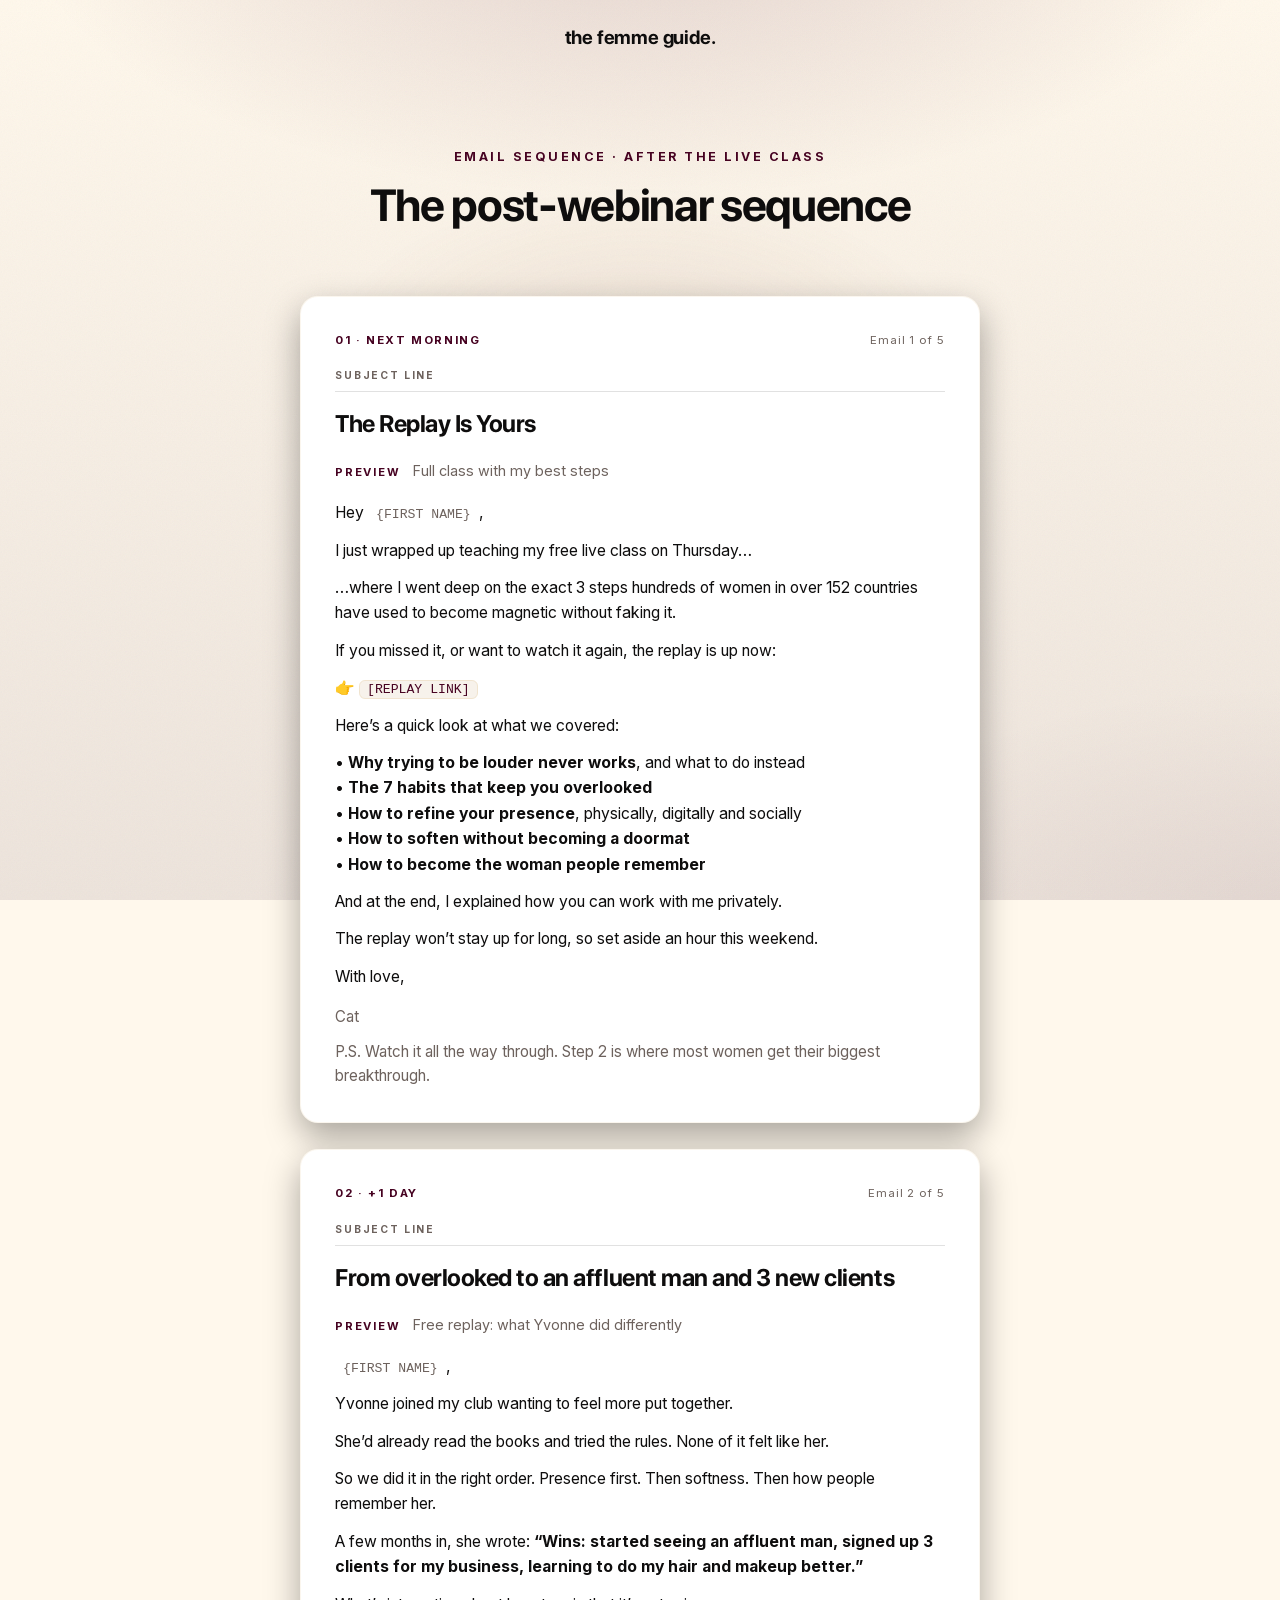
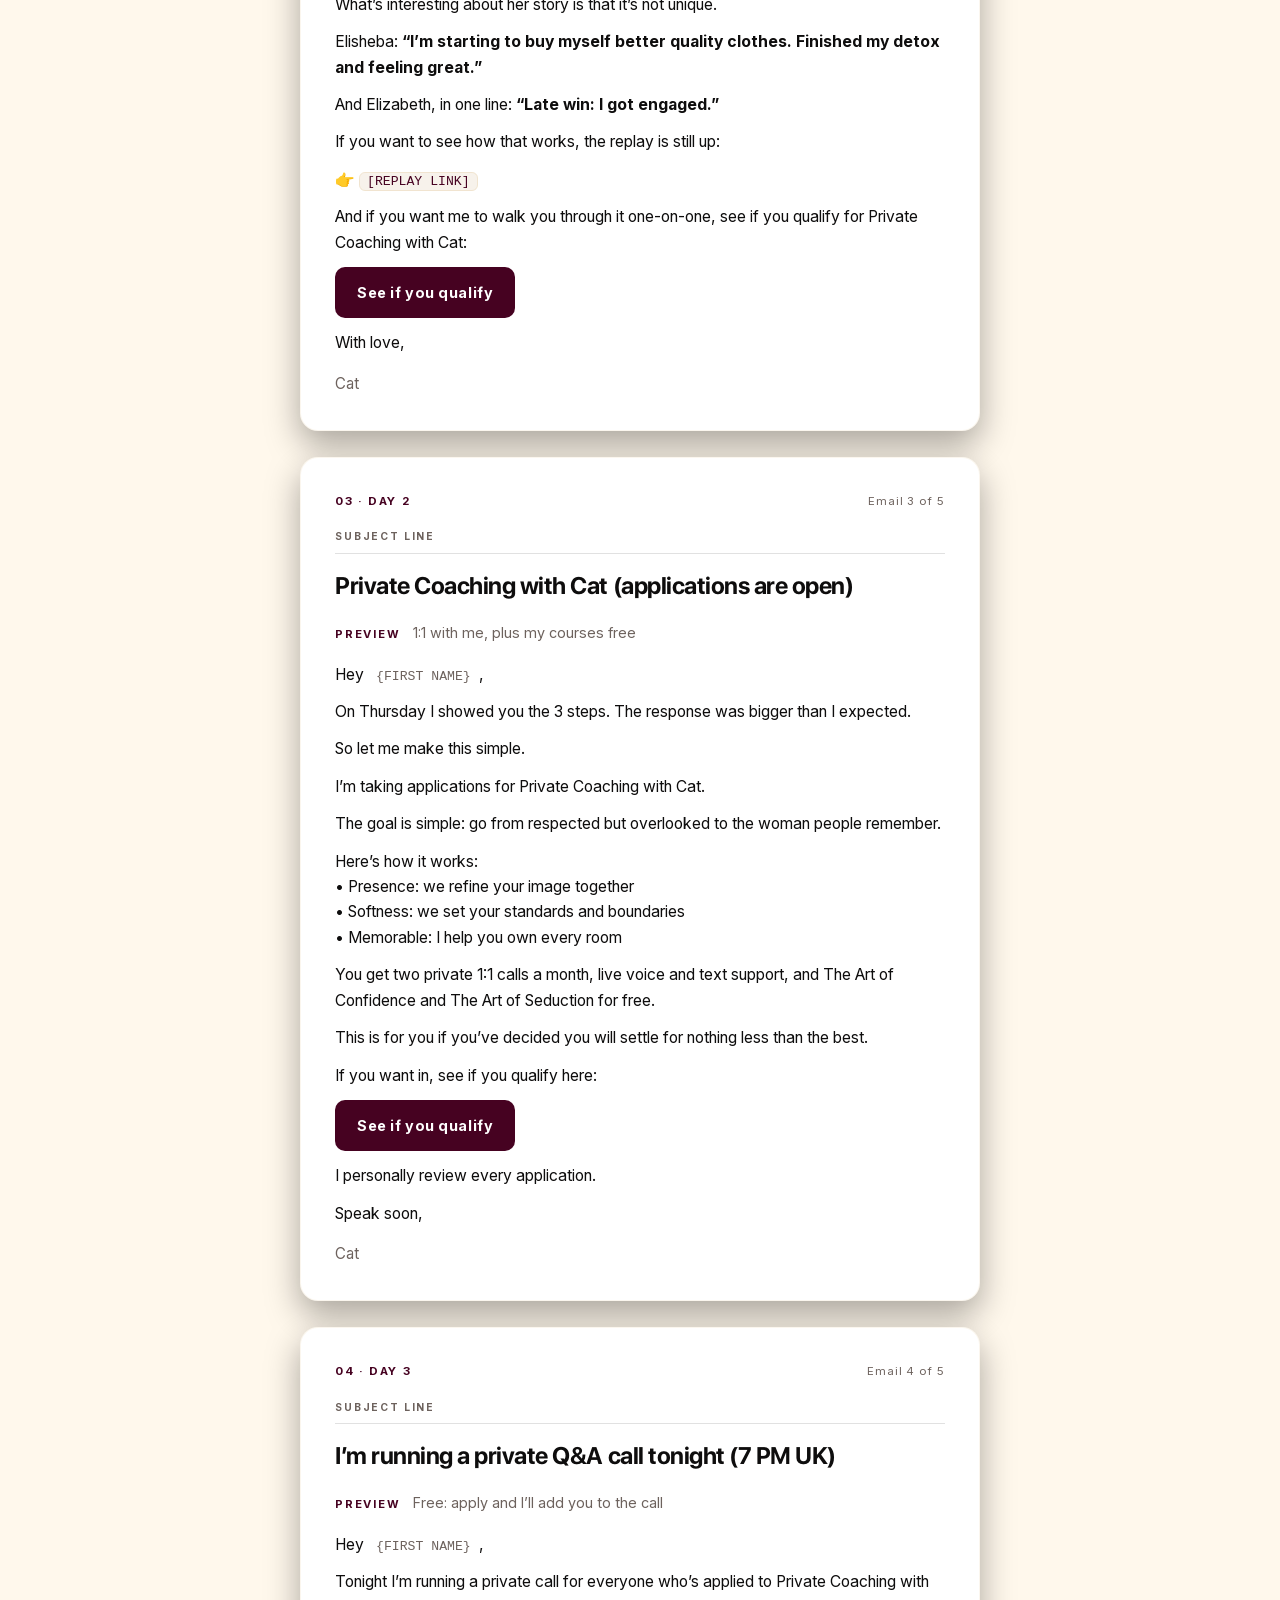
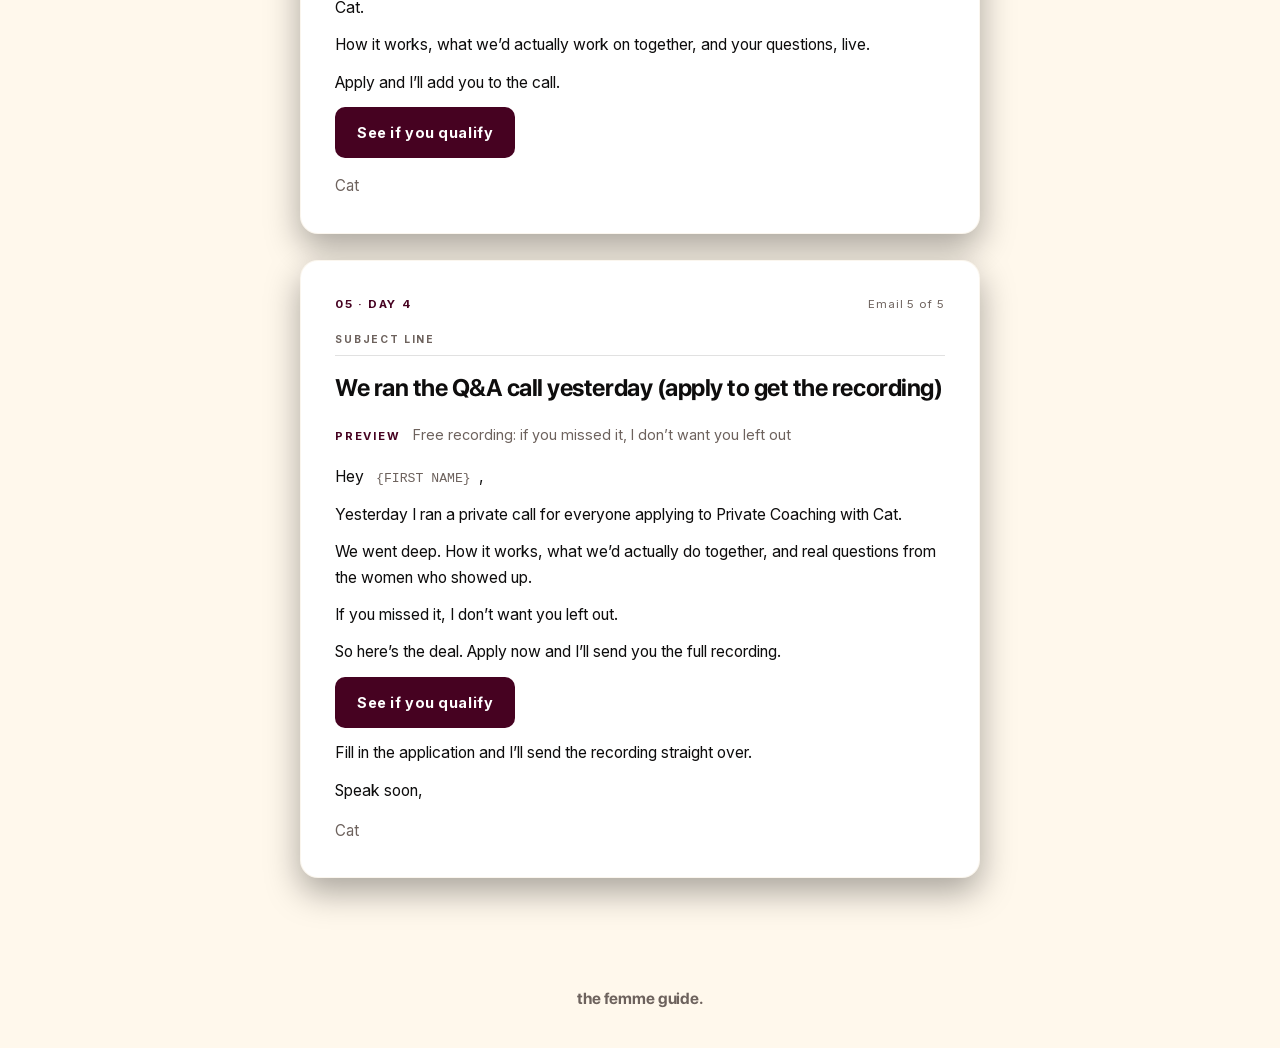
==== commit 17a20408: "Round 2: Macin-structure register page, new emails, deck palette, new YouTube thumbnail Co-Authored-" ====
--- a/post-webinar/index.html
+++ b/post-webinar/index.html
@@ -28,17 +28,17 @@
           <article class="email reveal">
             <div class="email__head"><span class="email__tag">01 · Next morning</span><span class="email__count">Email 1 of 5</span></div>
             <span class="email__sl-label">Subject line</span>
-            <h2 class="email__subject">Class Replay &#127909;</h2>
-            <p class="email__pv"><b>Preview</b> Free: the replay is now available</p>
-            <div class="email__body"><p>Hey <span class="tok-merge">{FIRST NAME}</span>,</p><p>The replay is now available.</p><p>&#128073; <span class="tok-link">[REPLAY LINK]</span></p><p>This is the full class where I break down the simple 3-step formula feminine women use to become magnetic without faking it.</p><p>During the class, we covered:<br>&bull; Why being louder never works<br>&bull; The 7 habits that keep you overlooked<br>&bull; How to refine your presence<br>&bull; How to soften without becoming a doormat<br>&bull; How to become the woman people remember</p><p>This isn&rsquo;t a class filled with theory. I showed you exactly what I work on with my members.</p><p>Watch the replay here:</p><p>&#128073; <span class="tok-link">[REPLAY LINK]</span></p><p>Enjoy,</p></div>
-            <p class="email__sign">Cat</p><p class="ps">P.S. Set aside an hour, grab a notebook, and watch it all the way through. Step 2 is where most women get their biggest breakthrough.</p>
+            <h2 class="email__subject">The Replay Is Yours</h2>
+            <p class="email__pv"><b>Preview</b> Full class with my best steps</p>
+            <div class="email__body"><p>Hey <span class="tok-merge">{FIRST NAME}</span>,</p><p>I just wrapped up teaching my free live class on Thursday&hellip;</p><p>&hellip;where I went deep on the exact 3 steps hundreds of women in over 152 countries have used to become magnetic without faking it.</p><p>If you missed it, or want to watch it again, the replay is up now:</p><p>&#128073; <span class="tok-link">[REPLAY LINK]</span></p><p>Here&rsquo;s a quick look at what we covered:</p><p>&bull; <b>Why trying to be louder never works</b>, and what to do instead<br>&bull; <b>The 7 habits that keep you overlooked</b><br>&bull; <b>How to refine your presence</b>, physically, digitally and socially<br>&bull; <b>How to soften without becoming a doormat</b><br>&bull; <b>How to become the woman people remember</b></p><p>And at the end, I explained how you can work with me privately.</p><p>The replay won&rsquo;t stay up for long, so set aside an hour this weekend.</p><p>With love,</p></div>
+            <p class="email__sign">Cat</p><p class="ps">P.S. Watch it all the way through. Step 2 is where most women get their biggest breakthrough.</p>
           </article>
           <article class="email reveal">
-            <div class="email__head"><span class="email__tag">02 · +2 hours</span><span class="email__count">Email 2 of 5</span></div>
+            <div class="email__head"><span class="email__tag">02 · +1 day</span><span class="email__count">Email 2 of 5</span></div>
             <span class="email__sl-label">Subject line</span>
-            <h2 class="email__subject">From Overlooked to an Affluent Man and 3 New Clients</h2>
-            <p class="email__pv"><b>Preview</b> Free replay: what Yvonne did next</p>
-            <div class="email__body"><p><span class="tok-merge">{FIRST NAME}</span>,</p><p>Yvonne joined my club wanting to feel more put together.</p><p>Today, in her words: &ldquo;Wins: started seeing an affluent man, signed up 3 clients for my business, learning to do my hair and makeup better.&rdquo;</p><p>Not because she became someone else. Not because she got louder. Not because she got lucky.</p><p>She simply refined her presence, one step at a time.</p><p>What&rsquo;s interesting about her story is that it&rsquo;s not unique.</p><p>Elisheba: &ldquo;I&rsquo;m starting to buy myself better quality clothes. Finished my detox and feeling great.&rdquo;</p><p>And Elizabeth, in one line: &ldquo;Late win: I got engaged.&rdquo;</p><p>If you want to see how that works, the replay is still up:</p><p>&#128073; <span class="tok-link">[REPLAY LINK]</span></p><p>Talk soon,</p></div>
+            <h2 class="email__subject">From overlooked to an affluent man and 3 new clients</h2>
+            <p class="email__pv"><b>Preview</b> Free replay: what Yvonne did differently</p>
+            <div class="email__body"><p><span class="tok-merge">{FIRST NAME}</span>,</p><p>Yvonne joined my club wanting to feel more put together.</p><p>She&rsquo;d already read the books and tried the rules. None of it felt like her.</p><p>So we did it in the right order. Presence first. Then softness. Then how people remember her.</p><p>A few months in, she wrote: <b>&ldquo;Wins: started seeing an affluent man, signed up 3 clients for my business, learning to do my hair and makeup better.&rdquo;</b></p><p>What&rsquo;s interesting about her story is that it&rsquo;s not unique.</p><p>Elisheba: <b>&ldquo;I&rsquo;m starting to buy myself better quality clothes. Finished my detox and feeling great.&rdquo;</b></p><p>And Elizabeth, in one line: <b>&ldquo;Late win: I got engaged.&rdquo;</b></p><p>If you want to see how that works, the replay is still up:</p><p>&#128073; <span class="tok-link">[REPLAY LINK]</span></p><p>And if you want me to walk you through it one-on-one, see if you qualify for Private Coaching with Cat:</p><p class="asset"><a class="asset__btn" href="#" onclick="return false">See if you qualify</a></p><p>With love,</p></div>
             <p class="email__sign">Cat</p>
           </article>
           <article class="email reveal">
